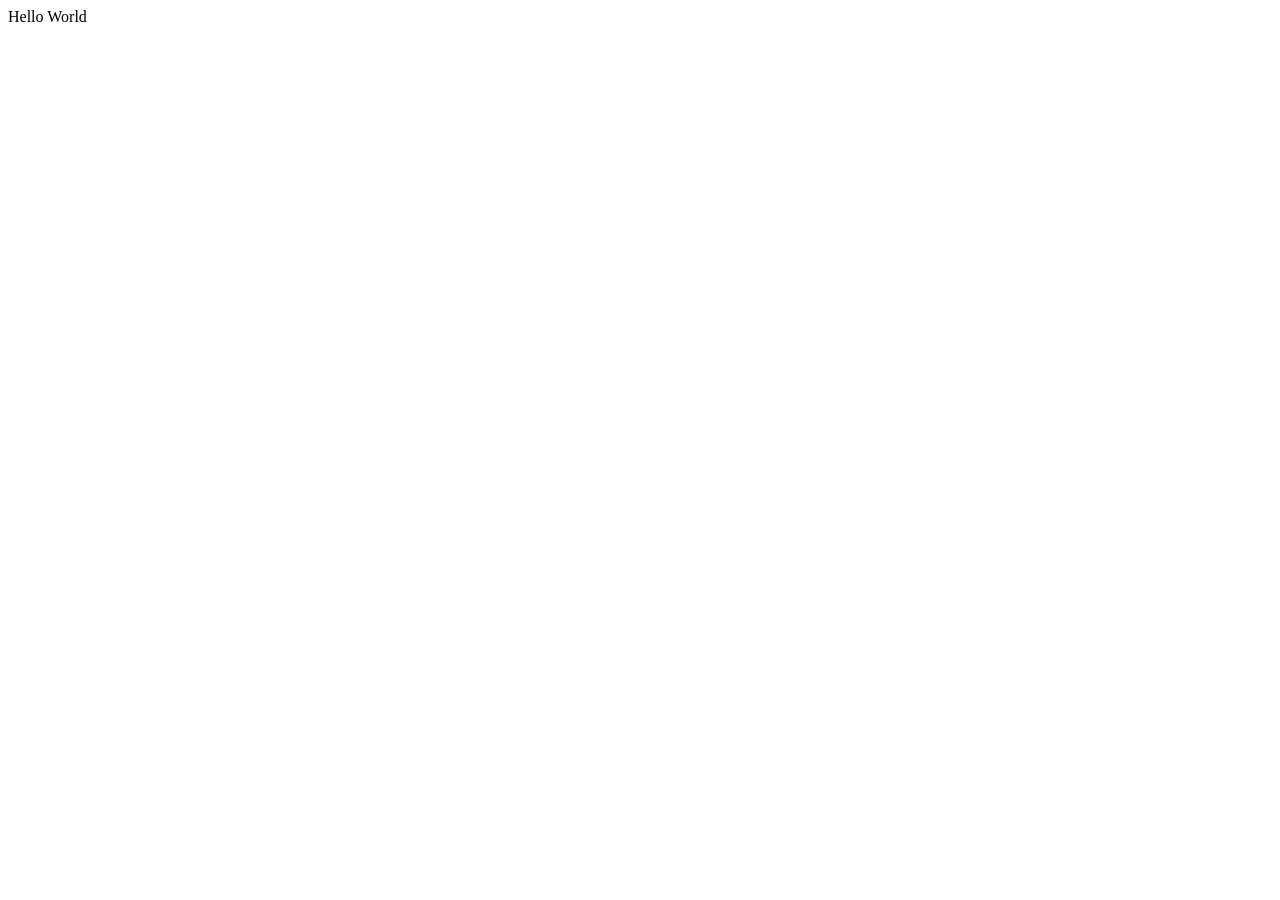
==== index.html @ e8880b3b "Initial Commit" ====
<!DOCTYPE html>
<html lang="en">
<head>
    <meta charset="UTF-8">
    <meta http-equiv="X-UA-Compatible" content="IE=edge">
    <meta name="viewport" content="width=device-width, initial-scale=1.0">
    <link rel="stylesheet" href="styles.css">
    <title>Angel Rojas</title>
</head>
<body>
    Hello World
</body>
</html>
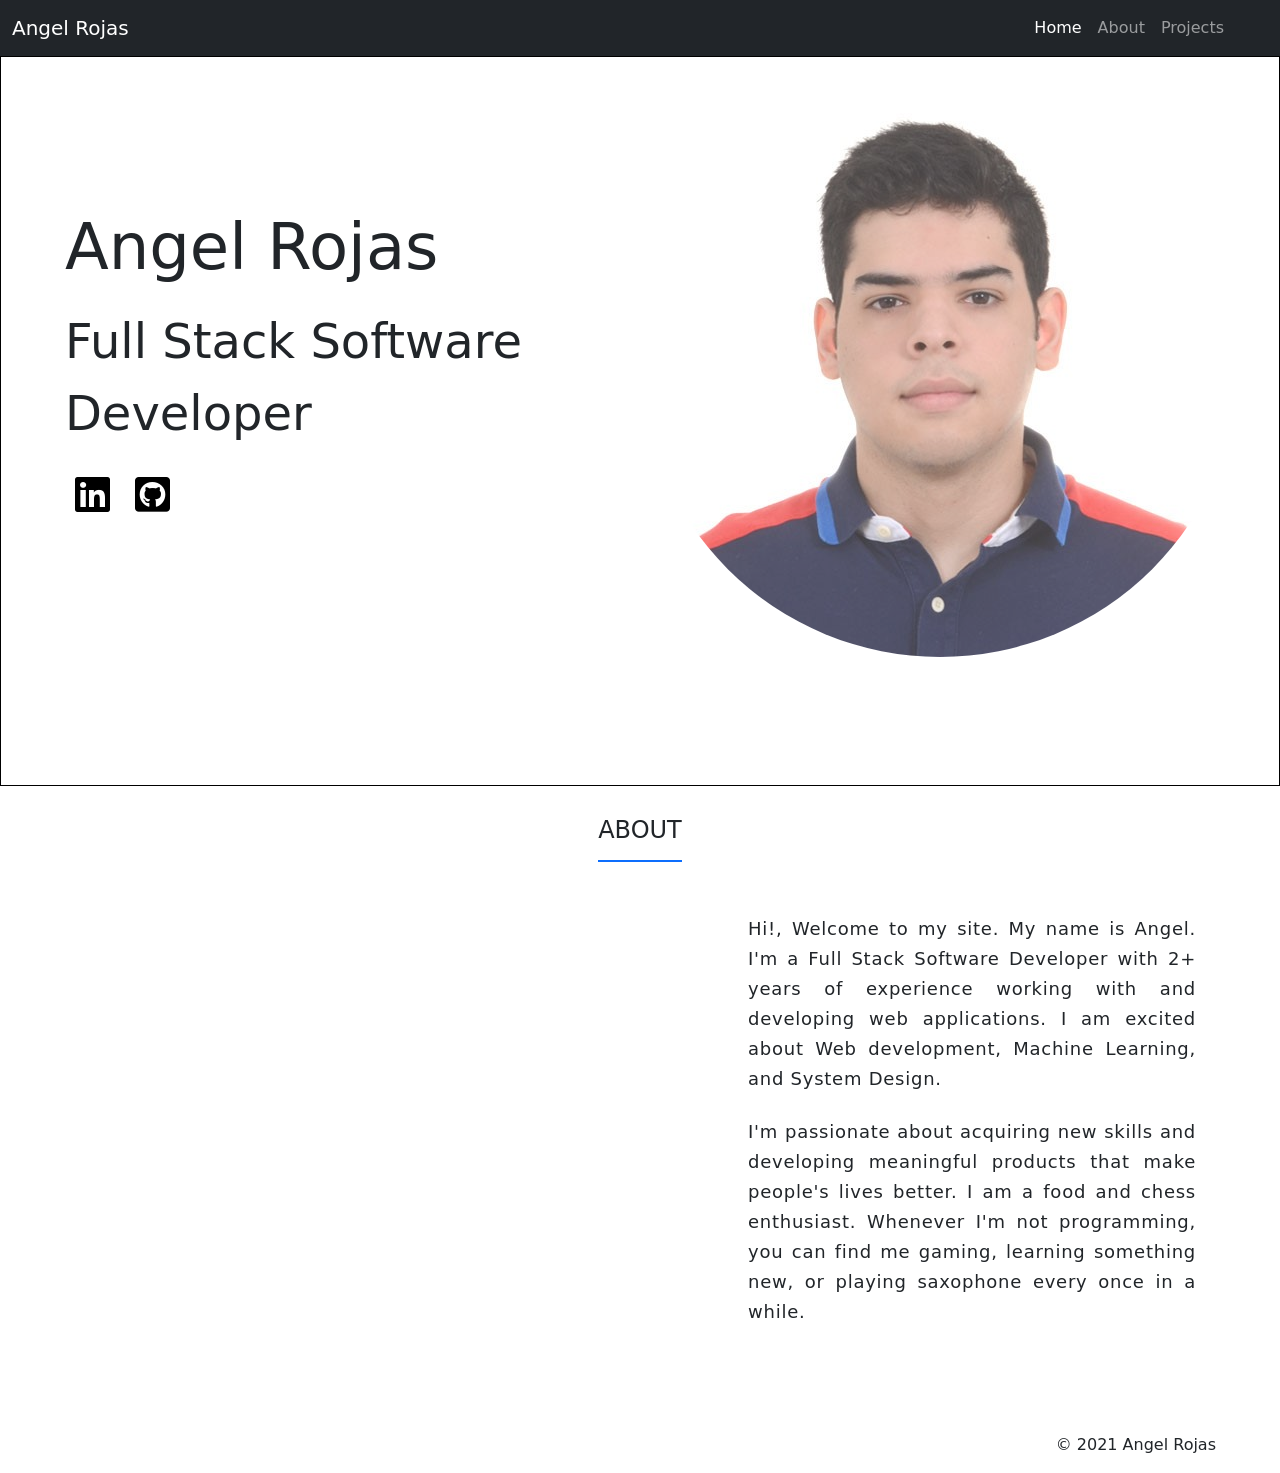
==== commit ee4ab3b3: "Added Home page" ====
--- a/index.html
+++ b/index.html
@@ -1,13 +1,104 @@
 <!DOCTYPE html>
 <html lang="en">
-<head>
-    <meta charset="UTF-8">
-    <meta http-equiv="X-UA-Compatible" content="IE=edge">
-    <meta name="viewport" content="width=device-width, initial-scale=1.0">
-    <link rel="stylesheet" href="styles.css">
-    <title>Angel Rojas</title>
-</head>
-<body>
-    Hello World
-</body>
-</html>+	<head>
+		<meta charset="UTF-8" />
+		<meta http-equiv="X-UA-Compatible" content="IE=edge" />
+		<meta name="viewport" content="width=device-width, initial-scale=1.0" />
+		<link rel="stylesheet" href="styles.css" />
+		<link
+			href="https://cdn.jsdelivr.net/npm/bootstrap@5.1.3/dist/css/bootstrap.min.css"
+			rel="stylesheet"
+			integrity="sha384-1BmE4kWBq78iYhFldvKuhfTAU6auU8tT94WrHftjDbrCEXSU1oBoqyl2QvZ6jIW3"
+			crossorigin="anonymous"
+		/>
+		<link
+			rel="stylesheet"
+			href="https://pro.fontawesome.com/releases/v5.10.0/css/all.css"
+			integrity="sha384-AYmEC3Yw5cVb3ZcuHtOA93w35dYTsvhLPVnYs9eStHfGJvOvKxVfELGroGkvsg+p"
+			crossorigin="anonymous"
+		/>
+		<link rel="stylesheet" type="text/css" href="//fonts.googleapis.com/css?family=Open+Sans" />
+		<title>Home</title>
+	</head>
+	<body>
+		<!--Header Nav Section -->
+		<nav class="navbar navbar-dark bg-dark sticky-top navbar-expand-sm navbar-light bg-light">
+			<div class="container-fluid">
+				<a class="navbar-brand" href="#">Angel Rojas</a>
+				<button
+					class="navbar-toggler"
+					type="button"
+					data-bs-toggle="collapse"
+					data-bs-target="#navbarNav"
+					aria-controls="navbarNav"
+					aria-expanded="false"
+					aria-label="Toggle navigation"
+				>
+					<span class="navbar-toggler-icon"></span>
+				</button>
+			</div>
+			<div class="collapse navbar-collapse me-5" id="navbarNav">
+				<ul class="navbar-nav">
+					<li class="nav-item">
+						<a class="nav-link active" aria-current="page" href="#home">Home</a>
+					</li>
+					<li class="nav-item">
+						<a class="nav-link" href="#about">About</a>
+					</li>
+					<li class="nav-item">
+						<a class="nav-link" href="./projects.html">Projects</a>
+					</li>
+				</ul>
+			</div>
+		</nav>
+		<!-- Home Section -->
+		<div id="home">
+			<img src="./images/profile.jpeg" class="img-fluid" id="profile" alt="Responsive image" />
+			<div id="title-section">
+				<h2 class="title">Angel Rojas</h2>
+				<p class="subtitle">Full Stack Software Developer</p>
+				<div id="link-section">
+					<a class="logo" href="https://github.com/angelrojasm" target="_blank"
+						><i class="fab fa-linkedin"></i
+					></a>
+					<a
+						class="logo"
+						href="https://www.linkedin.com/in/angel-rojas-360bbb174/"
+						target="_blank"
+						><i class="fab fa-github-square"></i
+					></a>
+				</div>
+			</div>
+		</div>
+		<!-- About Section -->
+		<div id="about">
+			<h4 class="section-title border-bottom border-2 border-primary">ABOUT</h4>
+			<div id="about-content">
+				<iframe src="https://www.youtube.com/embed/tgbNymZ7vqY" allow="fullscreen"></iframe>
+				<div id="about-info-section">
+					<p class="about-info">
+						Hi!, Welcome to my site. My name is Angel. I'm a Full Stack Software Developer
+						with 2+ years of experience working with and developing web applications. I am
+						excited about Web development, Machine Learning, and System Design.
+					</p>
+					<p class="about-info">
+						I'm passionate about acquiring new skills and developing meaningful products that
+						make people's lives better. I am a food and chess enthusiast. Whenever I'm not
+						programming, you can find me gaming, learning something new, or playing saxophone
+						every once in a while.
+					</p>
+				</div>
+			</div>
+		</div>
+		<!-- Footer Section-->
+		<footer>
+			<p>&copy; 2021 Angel Rojas</p>
+		</footer>
+		<!-- Bootstrap JS Script -->
+		<script
+			src="https://cdn.jsdelivr.net/npm/bootstrap@5.1.3/dist/js/bootstrap.bundle.min.js"
+			integrity="sha384-ka7Sk0Gln4gmtz2MlQnikT1wXgYsOg+OMhuP+IlRH9sENBO0LRn5q+8nbTov4+1p"
+			crossorigin="anonymous"
+		></script>
+	</body>
+</html>
--- a/styles.css
+++ b/styles.css
@@ -0,0 +1,153 @@
+body {
+	font-family: 'Open Sans', sans-serif;
+	background-color: #f7f9fa;
+}
+
+iframe {
+	width: 600px;
+	height: 400px;
+	border-radius: 5px;
+}
+
+footer {
+	width: 95%;
+	text-align: end;
+	font-weight: 500;
+}
+
+.title {
+	font-size: 64px;
+	margin: 20px 0;
+}
+
+.subtitle {
+	font-size: 48px;
+}
+
+.logo {
+	color: black;
+	font-size: 40px;
+	margin: 0 10px;
+}
+
+.section-title {
+	margin: 30px auto;
+	width: fit-content;
+	padding-bottom: 15px;
+}
+
+.about-info {
+	letter-spacing: 0.75px;
+	font-weight: 500;
+	line-height: 30px;
+	margin: 5% 0;
+	align-self: center;
+	text-align: justify;
+	font-size: 18px;
+}
+#home {
+	display: grid;
+	grid-template-columns: 1fr 1fr;
+	grid-template-rows: 1fr;
+	grid-template-areas: 'title profile';
+	padding-bottom: 128px;
+	border: 1px solid black;
+}
+
+#about {
+	padding-bottom: 64px;
+	margin-bottom: 20px;
+	height: fit-content;
+}
+#profile {
+	grid-area: profile;
+	opacity: 0.75;
+	border-radius: 100%;
+}
+
+#title-section {
+	grid-area: title;
+	margin: auto;
+	margin-left: 10%;
+}
+
+#about-content {
+	display: flex;
+	margin: 0 auto;
+	justify-content: center;
+}
+
+#about-info-section {
+	width: 35%;
+	margin-left: 5%;
+}
+
+@media only screen and (max-width: 1100px) {
+	#about-content {
+		flex-direction: column;
+		align-items: center;
+	}
+
+	#about-info-section {
+		width: 75%;
+		margin: 5% auto;
+	}
+	.about-info {
+		line-height: 50px;
+	}
+}
+
+@media only screen and (max-width: 900px) {
+	#home {
+		grid-template-rows: 1fr 0fr;
+		grid-template-columns: 1fr;
+		grid-template-areas:
+			'profile'
+			'title';
+		padding-bottom: 20px;
+	}
+	#profile {
+		margin: 0 auto;
+	}
+
+	#title-section {
+		margin: 0 auto;
+	}
+	.title {
+		text-align: center;
+		margin: 10px 0;
+		font-size: 56px;
+	}
+	.subtitle {
+		text-align: center;
+		margin-bottom: 10px;
+		font-size: 40px;
+	}
+}
+
+@media only screen and (max-width: 750px) {
+	iframe {
+		width: 95vw;
+		height: 65vw;
+	}
+
+	#about-info-section {
+		width: 95%;
+	}
+	.about-info {
+		line-height: 30px;
+	}
+}
+
+@media only screen and (max-width: 500px) {
+	iframe {
+		width: 95vw;
+		height: 65vw;
+	}
+	.about-info {
+		font-size: 14px;
+	}
+	.subtitle {
+		font-size: 32px;
+	}
+}
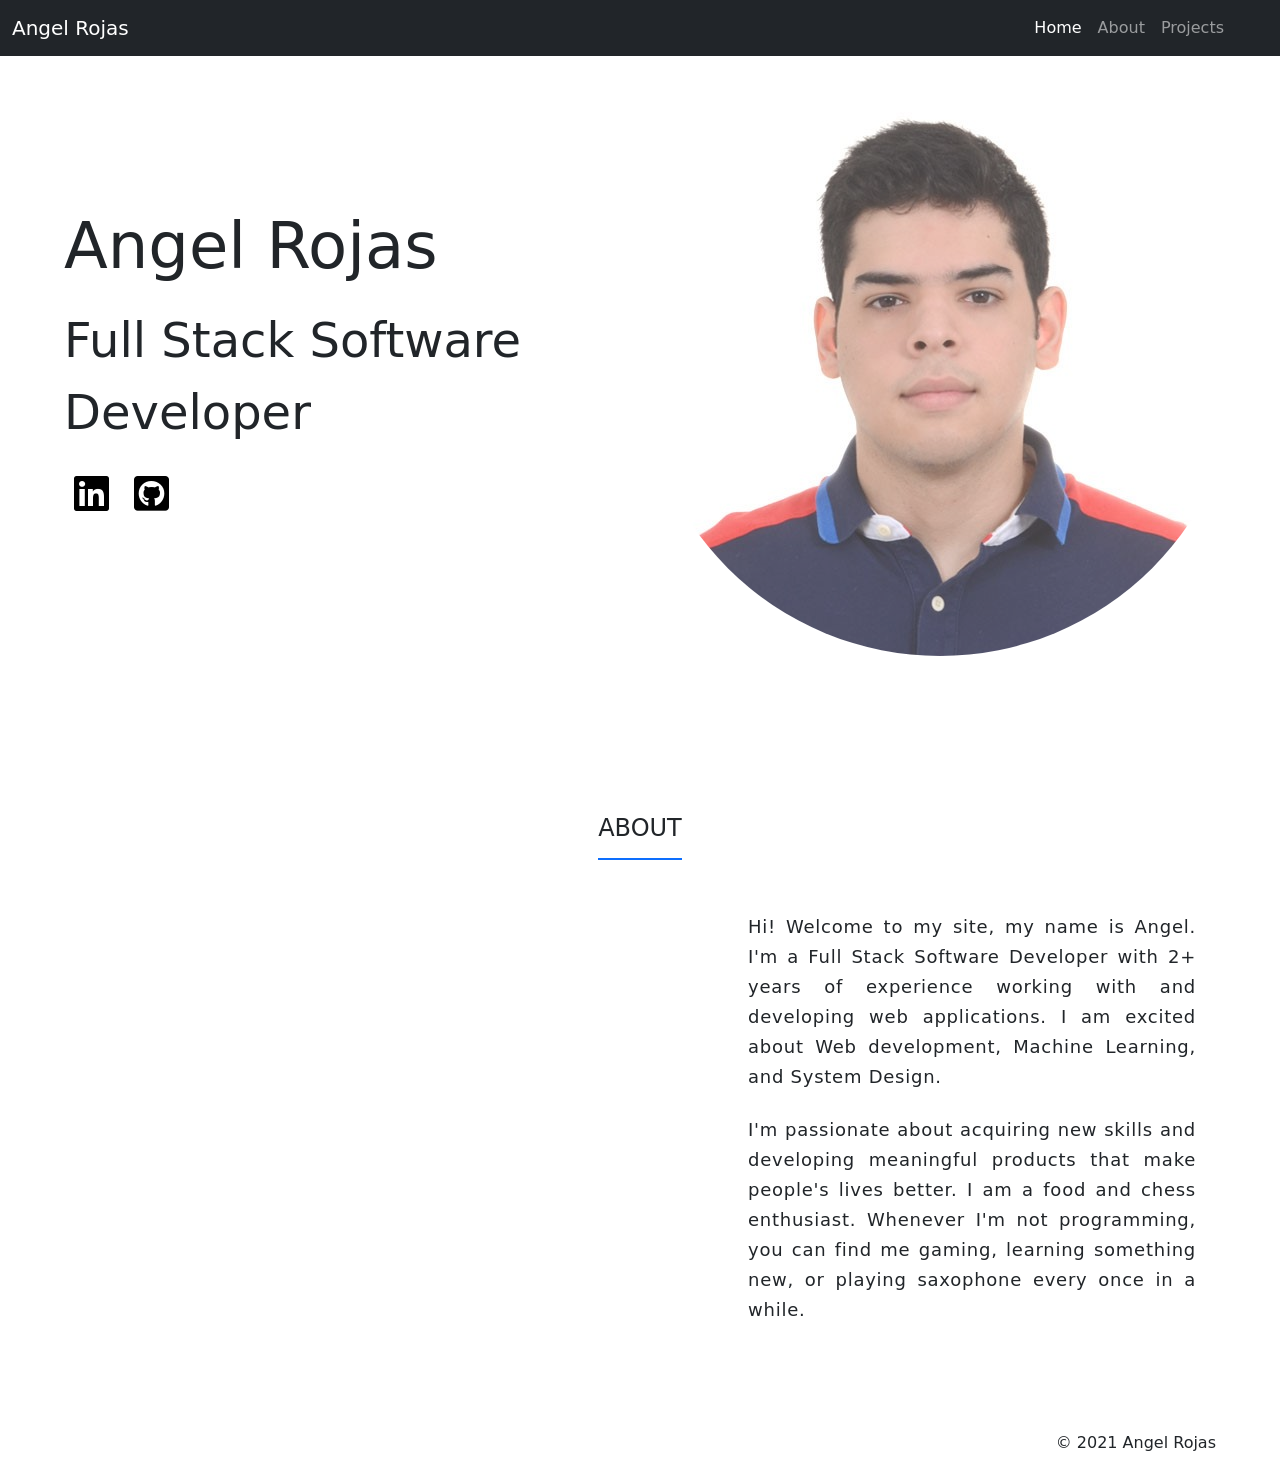
==== commit b34cfa98: "Added Project Page" ====
--- a/index.html
+++ b/index.html
@@ -77,9 +77,9 @@
 				<iframe src="https://www.youtube.com/embed/tgbNymZ7vqY" allow="fullscreen"></iframe>
 				<div id="about-info-section">
 					<p class="about-info">
-						Hi!, Welcome to my site. My name is Angel. I'm a Full Stack Software Developer
-						with 2+ years of experience working with and developing web applications. I am
-						excited about Web development, Machine Learning, and System Design.
+						Hi! Welcome to my site, my name is Angel. I'm a Full Stack Software Developer with
+						2+ years of experience working with and developing web applications. I am excited
+						about Web development, Machine Learning, and System Design.
 					</p>
 					<p class="about-info">
 						I'm passionate about acquiring new skills and developing meaningful products that
--- a/styles.css
+++ b/styles.css
@@ -51,7 +51,6 @@
 	grid-template-rows: 1fr;
 	grid-template-areas: 'title profile';
 	padding-bottom: 128px;
-	border: 1px solid black;
 }
 
 #about {
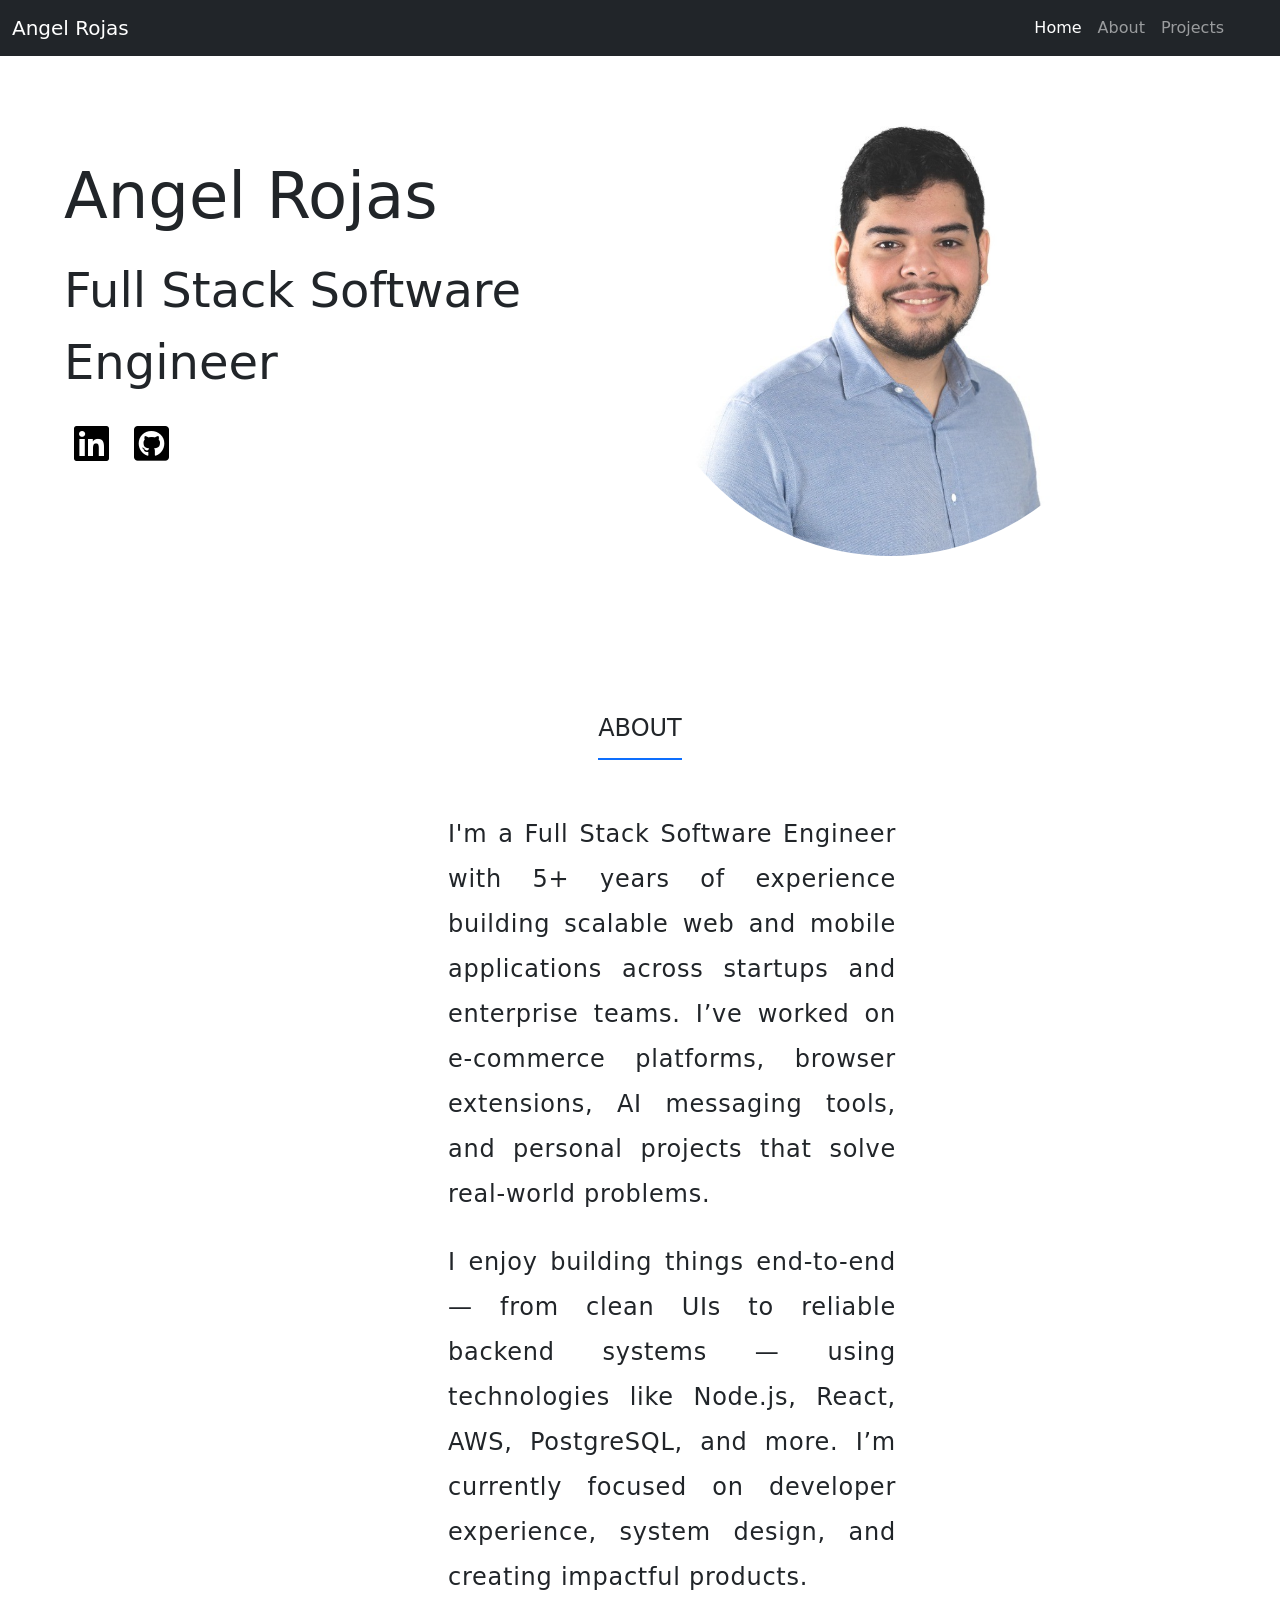
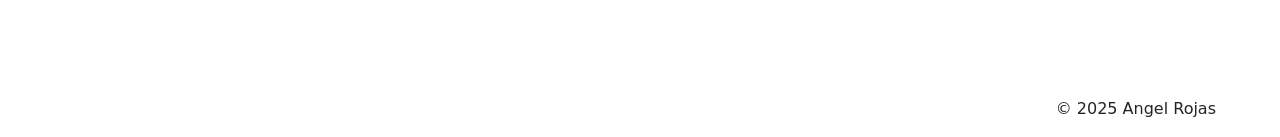
==== commit b31e4319: "updates new projects" ====
--- a/index.html
+++ b/index.html
@@ -1,104 +1,124 @@
 <!DOCTYPE html>
 <html lang="en">
-	<head>
-		<meta charset="UTF-8" />
-		<meta http-equiv="X-UA-Compatible" content="IE=edge" />
-		<meta name="viewport" content="width=device-width, initial-scale=1.0" />
-		<link rel="stylesheet" href="styles.css" />
-		<link
-			href="https://cdn.jsdelivr.net/npm/bootstrap@5.1.3/dist/css/bootstrap.min.css"
-			rel="stylesheet"
-			integrity="sha384-1BmE4kWBq78iYhFldvKuhfTAU6auU8tT94WrHftjDbrCEXSU1oBoqyl2QvZ6jIW3"
-			crossorigin="anonymous"
-		/>
-		<link
-			rel="stylesheet"
-			href="https://pro.fontawesome.com/releases/v5.10.0/css/all.css"
-			integrity="sha384-AYmEC3Yw5cVb3ZcuHtOA93w35dYTsvhLPVnYs9eStHfGJvOvKxVfELGroGkvsg+p"
-			crossorigin="anonymous"
-		/>
-		<link rel="stylesheet" type="text/css" href="//fonts.googleapis.com/css?family=Open+Sans" />
-		<title>Home</title>
-	</head>
-	<body>
-		<!--Header Nav Section -->
-		<nav class="navbar navbar-dark bg-dark sticky-top navbar-expand-sm navbar-light bg-light">
-			<div class="container-fluid">
-				<a class="navbar-brand" href="#">Angel Rojas</a>
-				<button
-					class="navbar-toggler"
-					type="button"
-					data-bs-toggle="collapse"
-					data-bs-target="#navbarNav"
-					aria-controls="navbarNav"
-					aria-expanded="false"
-					aria-label="Toggle navigation"
-				>
-					<span class="navbar-toggler-icon"></span>
-				</button>
-			</div>
-			<div class="collapse navbar-collapse me-5" id="navbarNav">
-				<ul class="navbar-nav">
-					<li class="nav-item">
-						<a class="nav-link active" aria-current="page" href="#home">Home</a>
-					</li>
-					<li class="nav-item">
-						<a class="nav-link" href="#about">About</a>
-					</li>
-					<li class="nav-item">
-						<a class="nav-link" href="./projects.html">Projects</a>
-					</li>
-				</ul>
-			</div>
-		</nav>
-		<!-- Home Section -->
-		<div id="home">
-			<img src="./images/profile.jpeg" class="img-fluid" id="profile" alt="Responsive image" />
-			<div id="title-section">
-				<h2 class="title">Angel Rojas</h2>
-				<p class="subtitle">Full Stack Software Developer</p>
-				<div id="link-section">
-					<a class="logo" href="https://github.com/angelrojasm" target="_blank"
-						><i class="fab fa-linkedin"></i
-					></a>
-					<a
-						class="logo"
-						href="https://www.linkedin.com/in/angel-rojas-360bbb174/"
-						target="_blank"
-						><i class="fab fa-github-square"></i
-					></a>
-				</div>
-			</div>
-		</div>
-		<!-- About Section -->
-		<div id="about">
-			<h4 class="section-title border-bottom border-2 border-primary">ABOUT</h4>
-			<div id="about-content">
-				<iframe src="https://www.youtube.com/embed/tgbNymZ7vqY" allow="fullscreen"></iframe>
-				<div id="about-info-section">
-					<p class="about-info">
-						Hi! Welcome to my site, my name is Angel. I'm a Full Stack Software Developer with
-						2+ years of experience working with and developing web applications. I am excited
-						about Web development, Machine Learning, and System Design.
-					</p>
-					<p class="about-info">
-						I'm passionate about acquiring new skills and developing meaningful products that
-						make people's lives better. I am a food and chess enthusiast. Whenever I'm not
-						programming, you can find me gaming, learning something new, or playing saxophone
-						every once in a while.
-					</p>
-				</div>
-			</div>
-		</div>
-		<!-- Footer Section-->
-		<footer>
-			<p>&copy; 2021 Angel Rojas</p>
-		</footer>
-		<!-- Bootstrap JS Script -->
-		<script
-			src="https://cdn.jsdelivr.net/npm/bootstrap@5.1.3/dist/js/bootstrap.bundle.min.js"
-			integrity="sha384-ka7Sk0Gln4gmtz2MlQnikT1wXgYsOg+OMhuP+IlRH9sENBO0LRn5q+8nbTov4+1p"
-			crossorigin="anonymous"
-		></script>
-	</body>
+  <head>
+    <meta charset="UTF-8" />
+    <meta http-equiv="X-UA-Compatible" content="IE=edge" />
+    <meta name="viewport" content="width=device-width, initial-scale=1.0" />
+    <link rel="stylesheet" href="styles.css" />
+    <link
+      href="https://cdn.jsdelivr.net/npm/bootstrap@5.1.3/dist/css/bootstrap.min.css"
+      rel="stylesheet"
+      integrity="sha384-1BmE4kWBq78iYhFldvKuhfTAU6auU8tT94WrHftjDbrCEXSU1oBoqyl2QvZ6jIW3"
+      crossorigin="anonymous"
+    />
+    <link
+      rel="stylesheet"
+      href="https://pro.fontawesome.com/releases/v5.10.0/css/all.css"
+      integrity="sha384-AYmEC3Yw5cVb3ZcuHtOA93w35dYTsvhLPVnYs9eStHfGJvOvKxVfELGroGkvsg+p"
+      crossorigin="anonymous"
+    />
+    <link
+      rel="stylesheet"
+      type="text/css"
+      href="//fonts.googleapis.com/css?family=Open+Sans"
+    />
+    <title>Home</title>
+  </head>
+  <body>
+    <!--Header Nav Section -->
+    <nav
+      class="navbar navbar-dark bg-dark sticky-top navbar-expand-sm navbar-light bg-light"
+    >
+      <div class="container-fluid">
+        <a class="navbar-brand" href="#">Angel Rojas</a>
+        <button
+          class="navbar-toggler"
+          type="button"
+          data-bs-toggle="collapse"
+          data-bs-target="#navbarNav"
+          aria-controls="navbarNav"
+          aria-expanded="false"
+          aria-label="Toggle navigation"
+        >
+          <span class="navbar-toggler-icon"></span>
+        </button>
+      </div>
+      <div class="collapse navbar-collapse me-5" id="navbarNav">
+        <ul class="navbar-nav">
+          <li class="nav-item">
+            <a
+              class="nav-link active"
+              id="home-link"
+              aria-current="page"
+              href="#home"
+              >Home</a
+            >
+          </li>
+          <li class="nav-item">
+            <a class="nav-link" id="about-link" href="#about">About</a>
+          </li>
+          <li class="nav-item">
+            <a class="nav-link" href="./projects.html">Projects</a>
+          </li>
+        </ul>
+      </div>
+    </nav>
+    <!-- Home Section -->
+    <div id="home">
+      <img
+        src="./images/profile.jpeg"
+        class="img-fluid"
+        id="profile"
+        alt="Responsive"
+        width="500px"
+      />
+      <div id="title-section">
+        <h2 class="title">Angel Rojas</h2>
+        <p class="subtitle">Full Stack Software Engineer</p>
+        <div id="link-section">
+          <a
+            class="logo"
+            href="https://www.linkedin.com/in/angel-rojas-dev/"
+            target="_blank"
+            ><i class="fab fa-linkedin"></i
+          ></a>
+          <a class="logo" href="https://github.com/angelrojasm" target="_blank"
+            ><i class="fab fa-github-square"></i
+          ></a>
+        </div>
+      </div>
+    </div>
+    <!-- About Section -->
+    <div id="about">
+      <h4 class="section-title border-bottom border-2 border-primary">ABOUT</h4>
+      <div id="about-content" class="d-flex justify-content-center">
+        <div id="about-info-section">
+          <p class="about-info">
+            I'm a Full Stack Software Engineer with 5+ years of experience
+            building scalable web and mobile applications across startups and
+            enterprise teams. I’ve worked on e-commerce platforms, browser
+            extensions, AI messaging tools, and personal projects that solve
+            real-world problems.
+          </p>
+          <p class="about-info">
+            I enjoy building things end-to-end — from clean UIs to reliable
+            backend systems — using technologies like Node.js, React, AWS,
+            PostgreSQL, and more. I’m currently focused on developer experience,
+            system design, and creating impactful products.
+          </p>
+        </div>
+      </div>
+    </div>
+    <!-- Footer Section-->
+    <footer>
+      <p>&copy; 2025 Angel Rojas</p>
+    </footer>
+    <!-- Bootstrap JS Script -->
+    <script
+      src="https://cdn.jsdelivr.net/npm/bootstrap@5.1.3/dist/js/bootstrap.bundle.min.js"
+      integrity="sha384-ka7Sk0Gln4gmtz2MlQnikT1wXgYsOg+OMhuP+IlRH9sENBO0LRn5q+8nbTov4+1p"
+      crossorigin="anonymous"
+    ></script>
+    <script src="./index.js"></script>
+  </body>
 </html>
--- a/styles.css
+++ b/styles.css
@@ -1,152 +1,230 @@
 body {
-	font-family: 'Open Sans', sans-serif;
-	background-color: #f7f9fa;
+  font-family: "Open Sans", sans-serif;
+  background-color: #f7f9fa;
 }
 
 iframe {
-	width: 600px;
-	height: 400px;
-	border-radius: 5px;
+  width: 600px;
+  height: 400px;
+  border-radius: 5px;
 }
 
 footer {
-	width: 95%;
-	text-align: end;
-	font-weight: 500;
+  width: 95%;
+  text-align: end;
+  font-weight: 500;
 }
 
 .title {
-	font-size: 64px;
-	margin: 20px 0;
+  font-size: 64px;
+  margin: 20px 0;
 }
 
 .subtitle {
-	font-size: 48px;
+  font-size: 48px;
 }
 
 .logo {
-	color: black;
-	font-size: 40px;
-	margin: 0 10px;
+  color: black;
+  font-size: 40px;
+  margin: 0 10px;
 }
 
 .section-title {
-	margin: 30px auto;
-	width: fit-content;
-	padding-bottom: 15px;
+  margin: 30px auto;
+  width: fit-content;
+  padding-bottom: 15px;
 }
 
 .about-info {
-	letter-spacing: 0.75px;
-	font-weight: 500;
-	line-height: 30px;
-	margin: 5% 0;
-	align-self: center;
-	text-align: justify;
-	font-size: 18px;
-}
+  letter-spacing: 0.75px;
+  font-weight: 500;
+  line-height: 45px;
+  margin: 5% 0 3% 0;
+  align-self: center;
+  text-align: justify;
+  font-size: 24px;
+}
+
+.project {
+  max-width: 34%;
+  margin-left: auto;
+  margin-right: auto;
+  margin-bottom: 5%;
+  font-family: "Open Sans", "Helvetica Neue";
+}
+.projects-intro {
+  margin: 0 auto;
+  width: 50%;
+}
+
+.projects-intro p {
+  letter-spacing: 0px;
+}
+.card.project {
+  display: flex;
+  flex-direction: column;
+  flex: 1 1 45%;
+  background-color: #eee !important;
+}
+
+.card-body {
+  padding: 0px !important;
+}
+
+.card-header {
+  flex-grow: 1;
+}
+
+.card-title {
+  margin-top: 10px;
+}
+.footer {
+  background-color: #eee;
+  margin-left: 10px;
+  margin-bottom: 10px;
+  display: flex;
+  justify-content: space-between;
+  width: 95%;
+}
+
+.card-text {
+  margin-top: 10px;
+  margin-bottom: 30px !important;
+  text-align: justify;
+  line-height: 2rem;
+}
+
+.card-subtitle {
+  font-weight: bold;
+  font-size: 16px;
+}
+
+.disabled {
+  color: gray;
+  cursor: default;
+}
+
 #home {
-	display: grid;
-	grid-template-columns: 1fr 1fr;
-	grid-template-rows: 1fr;
-	grid-template-areas: 'title profile';
-	padding-bottom: 128px;
+  display: grid;
+  grid-template-columns: 1fr 1fr;
+  grid-template-rows: 1fr;
+  grid-template-areas: "title profile";
+  padding-bottom: 128px;
+  width: fit-content;
+  margin: 0 auto;
 }
 
 #about {
-	padding-bottom: 64px;
-	margin-bottom: 20px;
-	height: fit-content;
+  padding-bottom: 64px;
+  margin-bottom: 20px;
+  height: fit-content;
 }
 #profile {
-	grid-area: profile;
-	opacity: 0.75;
-	border-radius: 100%;
+  grid-area: profile;
+  opacity: 0.85;
+  border-radius: 100%;
 }
 
 #title-section {
-	grid-area: title;
-	margin: auto;
-	margin-left: 10%;
+  grid-area: title;
+  margin: auto;
+  margin-left: 10%;
 }
 
 #about-content {
-	display: flex;
-	margin: 0 auto;
-	justify-content: center;
+  margin: 0 auto;
 }
 
 #about-info-section {
-	width: 35%;
-	margin-left: 5%;
+  width: 35%;
+  margin-left: 5%;
+}
+#project-section {
+  display: flex;
+  flex-wrap: wrap;
+  align-items: stretch;
+  justify-content: center;
 }
 
 @media only screen and (max-width: 1100px) {
-	#about-content {
-		flex-direction: column;
-		align-items: center;
-	}
-
-	#about-info-section {
-		width: 75%;
-		margin: 5% auto;
-	}
-	.about-info {
-		line-height: 50px;
-	}
+  #about-content {
+    flex-direction: column;
+    align-items: center;
+  }
+
+  #about-info-section {
+    width: 75%;
+    margin: 5% auto;
+  }
+  .about-info {
+    line-height: 50px;
+  }
+  .project {
+    max-width: 40%;
+  }
+  #project-section {
+    justify-content: center !important;
+  }
 }
 
 @media only screen and (max-width: 900px) {
-	#home {
-		grid-template-rows: 1fr 0fr;
-		grid-template-columns: 1fr;
-		grid-template-areas:
-			'profile'
-			'title';
-		padding-bottom: 20px;
-	}
-	#profile {
-		margin: 0 auto;
-	}
-
-	#title-section {
-		margin: 0 auto;
-	}
-	.title {
-		text-align: center;
-		margin: 10px 0;
-		font-size: 56px;
-	}
-	.subtitle {
-		text-align: center;
-		margin-bottom: 10px;
-		font-size: 40px;
-	}
+  #home {
+    grid-template-rows: 1fr 0fr;
+    grid-template-columns: 1fr;
+    grid-template-areas:
+      "profile"
+      "title";
+    padding-bottom: 20px;
+  }
+  #profile {
+    margin: 0 auto;
+  }
+
+  #title-section {
+    margin: 0 auto;
+  }
+  .title {
+    text-align: center;
+    margin: 10px 0;
+    font-size: 56px;
+  }
+  .subtitle {
+    text-align: center;
+    margin-bottom: 10px;
+    font-size: 40px;
+  }
+  .projects-intro {
+    width: 80%;
+  }
 }
 
 @media only screen and (max-width: 750px) {
-	iframe {
-		width: 95vw;
-		height: 65vw;
-	}
-
-	#about-info-section {
-		width: 95%;
-	}
-	.about-info {
-		line-height: 30px;
-	}
+  iframe {
+    width: 95vw;
+    height: 65vw;
+  }
+
+  #about-info-section {
+    width: 95%;
+  }
+  .about-info {
+    line-height: 30px;
+  }
+  .project {
+    max-width: 80%;
+  }
 }
 
 @media only screen and (max-width: 500px) {
-	iframe {
-		width: 95vw;
-		height: 65vw;
-	}
-	.about-info {
-		font-size: 14px;
-	}
-	.subtitle {
-		font-size: 32px;
-	}
-}
+  iframe {
+    width: 95vw;
+    height: 65vw;
+  }
+  .about-info {
+    font-size: 14px;
+  }
+  .subtitle {
+    font-size: 32px;
+  }
+}
